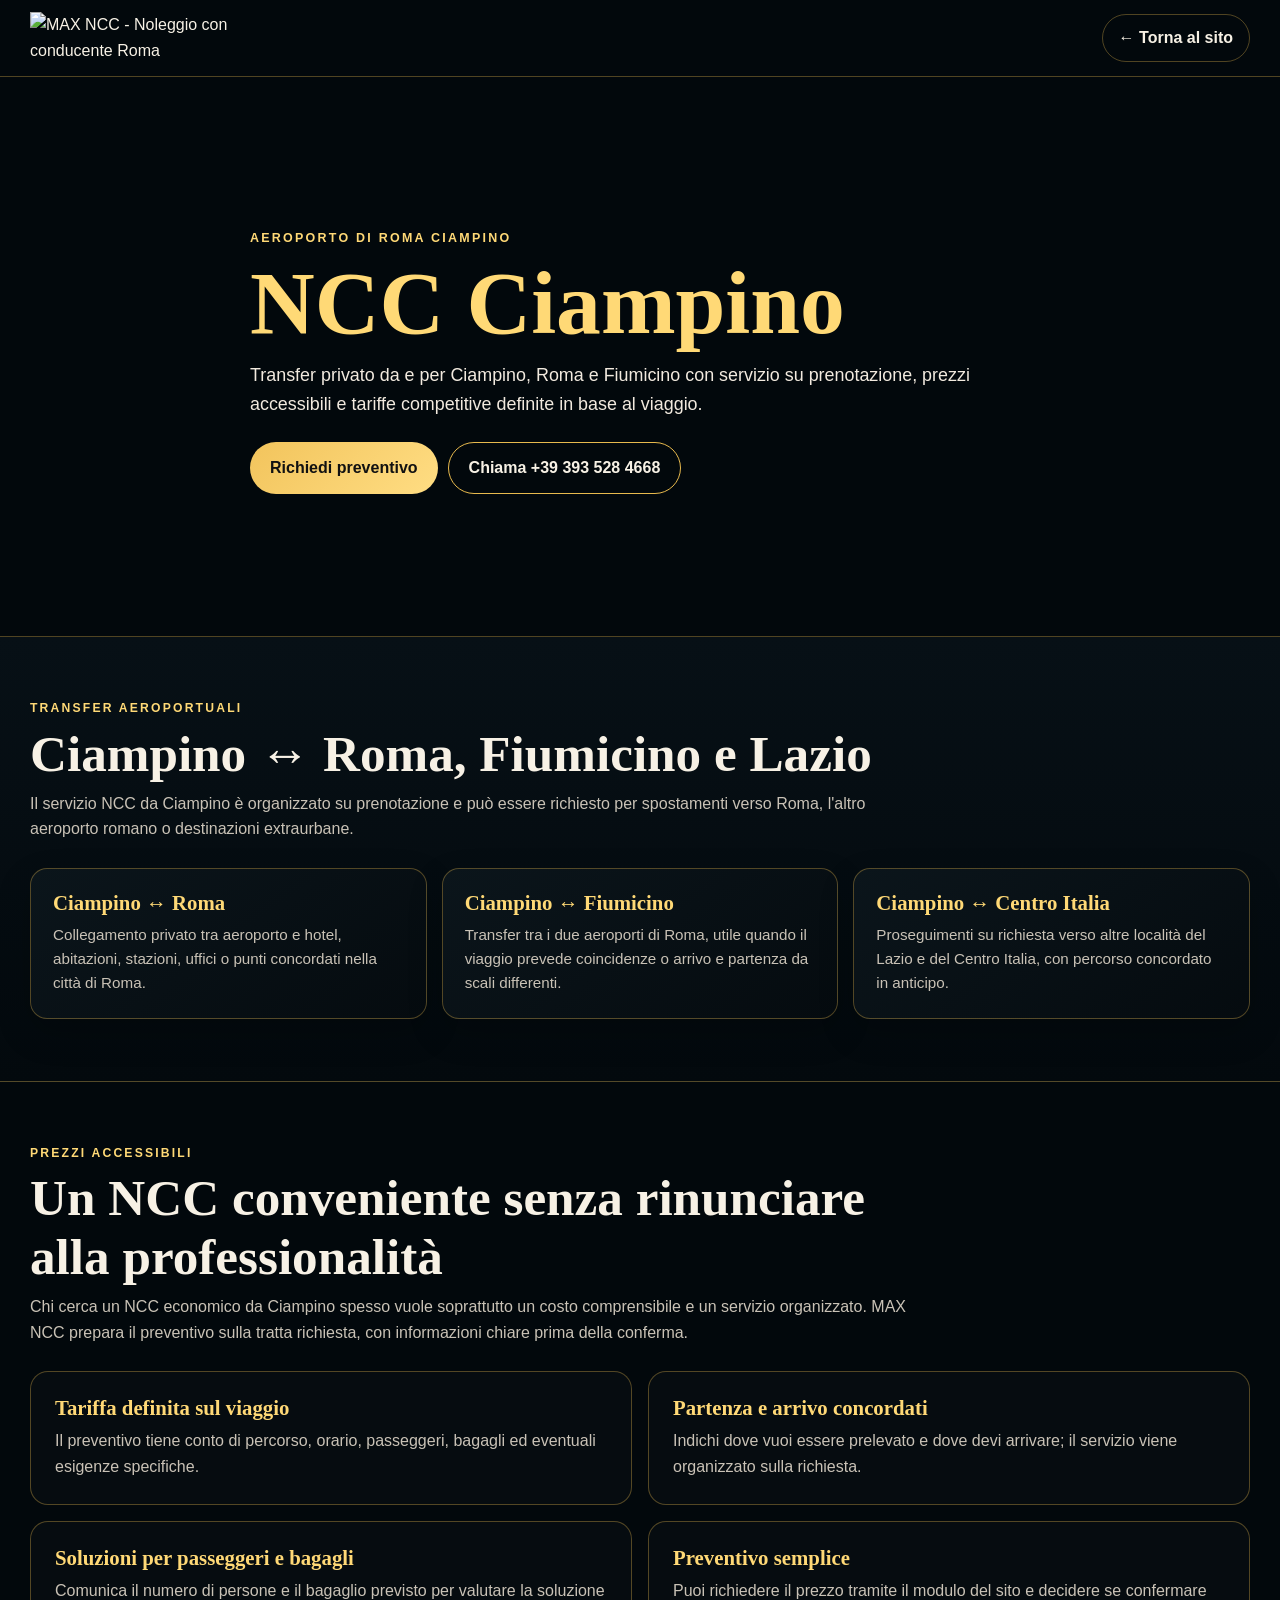
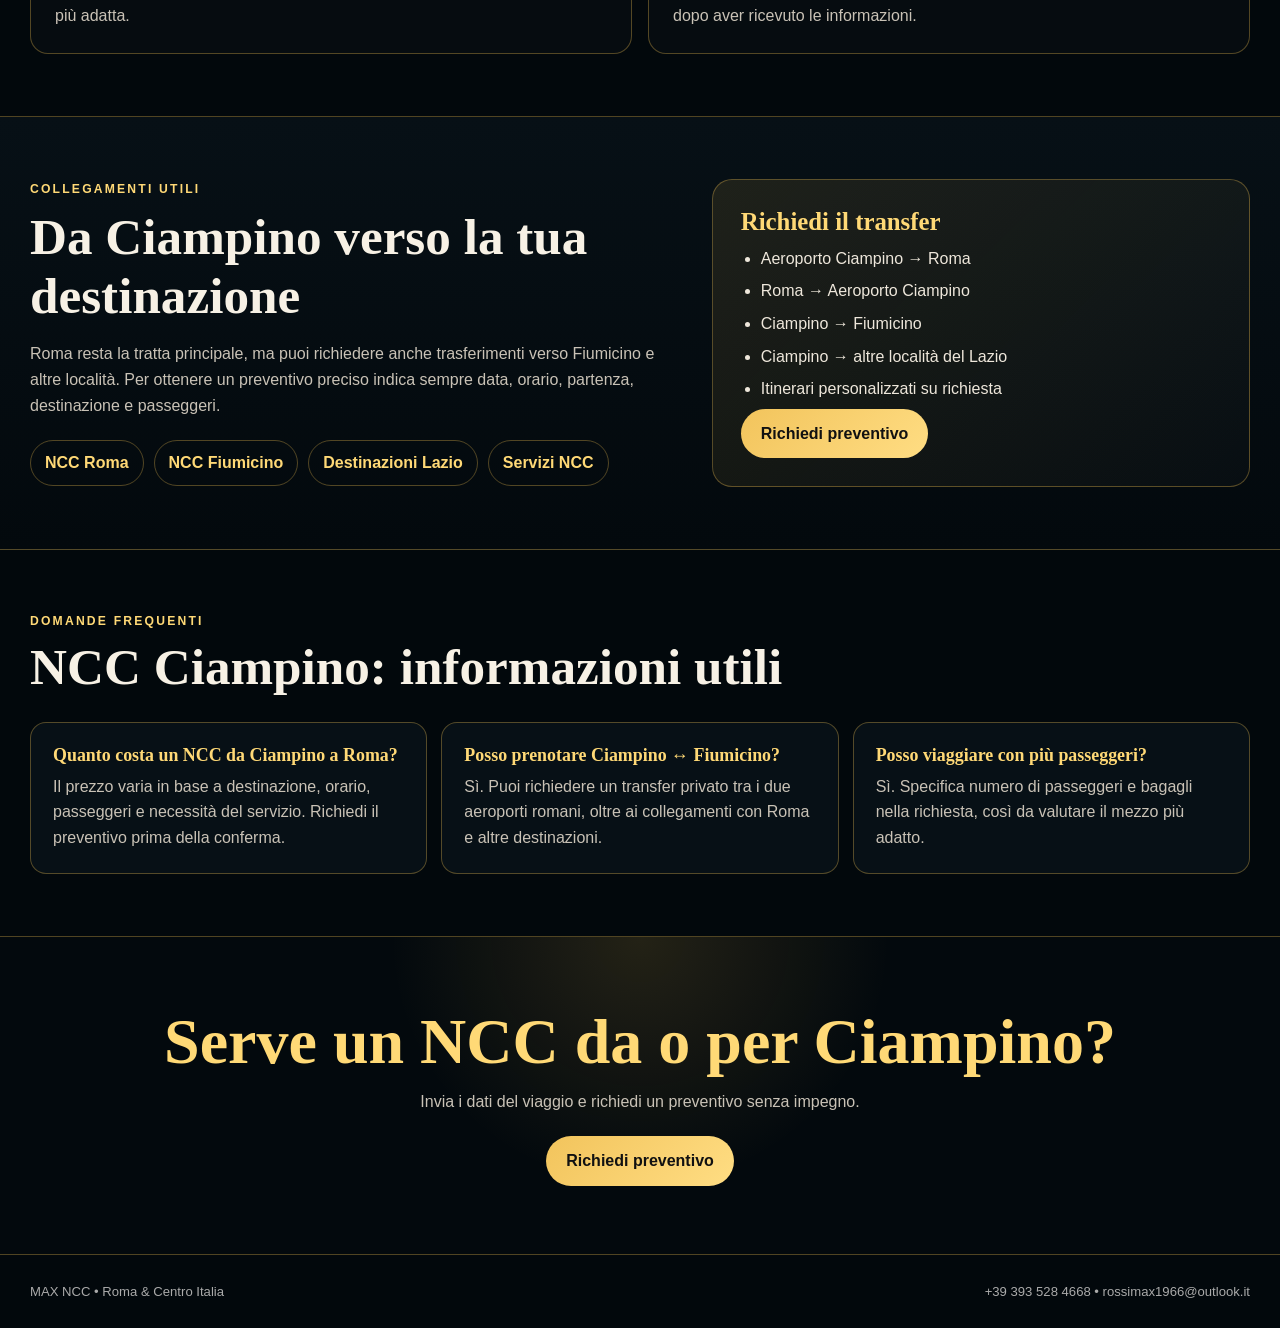
==== ciampino.html @ cff2e0f1 "SEO locale: aggiungi Fiumicino e Ciampino e collegamenti interni" ====
<!doctype html>
<html lang="it">
<head>
<meta charset="utf-8">
<meta name="viewport" content="width=device-width,initial-scale=1,viewport-fit=cover">
<title>NCC Ciampino | Transfer privato Roma a prezzi accessibili | MAX NCC</title>
<meta name="description" content="NCC Ciampino per transfer privati da e per Aeroporto di Roma Ciampino, Roma e Fiumicino. Tariffe competitive, prezzi accessibili e preventivo chiaro su prenotazione.">
<meta name="robots" content="index,follow,max-image-preview:large">
<link rel="canonical" href="https://maxncc2019.github.io/max-ncc/ciampino.html">
<meta name="author" content="MAX NCC - Massimiliano Rossi">
<meta property="og:type" content="website">
<meta property="og:site_name" content="MAX NCC">
<meta property="og:title" content="NCC Ciampino | Transfer privato Roma | MAX NCC">
<meta property="og:description" content="Transfer NCC da e per Ciampino con tariffe competitive, prezzi accessibili e preventivo chiaro.">
<meta property="og:url" content="https://maxncc2019.github.io/max-ncc/ciampino.html">
<meta property="og:image" content="https://maxncc2019.github.io/max-ncc/gallery.webp">
<meta name="theme-color" content="#05080a">
<link rel="icon" href="logo-max-ncc.webp" type="image/webp">
<link rel="stylesheet" href="destination.css">
<script type="application/ld+json">
{
  "@context":"https://schema.org",
  "@graph":[
    {
      "@type":"TaxiService",
      "@id":"https://maxncc2019.github.io/max-ncc/#business",
      "name":"MAX NCC",
      "url":"https://maxncc2019.github.io/max-ncc/",
      "telephone":"+393935284668",
      "email":"rossimax1966@outlook.it",
      "image":"https://maxncc2019.github.io/max-ncc/gallery.webp",
      "areaServed":["Roma","Ciampino","Fiumicino","Civitavecchia","Lazio"],
      "priceRange":"€€"
    },
    {
      "@type":"Service",
      "name":"NCC Ciampino - transfer aeroporto Roma",
      "serviceType":"Noleggio con conducente e transfer aeroportuale",
      "provider":{"@id":"https://maxncc2019.github.io/max-ncc/#business"},
      "areaServed":["Aeroporto di Roma Ciampino","Roma","Fiumicino","Lazio"],
      "url":"https://maxncc2019.github.io/max-ncc/ciampino.html"
    },
    {
      "@type":"FAQPage",
      "mainEntity":[
        {"@type":"Question","name":"Quanto costa un NCC da Ciampino a Roma?","acceptedAnswer":{"@type":"Answer","text":"Il prezzo dipende dalla destinazione, dall'orario, dal numero di passeggeri e dalle esigenze del servizio. MAX NCC prepara un preventivo chiaro prima della conferma."}},
        {"@type":"Question","name":"È possibile prenotare un transfer tra Ciampino e Fiumicino?","acceptedAnswer":{"@type":"Answer","text":"Sì. È possibile richiedere un transfer privato tra gli aeroporti di Ciampino e Fiumicino, oltre ai collegamenti con Roma e altre località."}},
        {"@type":"Question","name":"Posso richiedere un NCC Ciampino per più passeggeri?","acceptedAnswer":{"@type":"Answer","text":"Sì. Nella richiesta di preventivo indica il numero di passeggeri e i bagagli, così da valutare la soluzione più adatta."}}
      ]
    }
  ]
}
</script>
<style>
.hero-cia{background-image:linear-gradient(90deg,rgba(2,8,12,.96),rgba(2,8,12,.72) 48%,rgba(2,8,12,.25)),url('gallery.webp')}
.quick-links{display:flex;gap:10px;flex-wrap:wrap;margin-top:22px}.quick-links a{border:1px solid var(--line);border-radius:999px;padding:9px 14px;font-weight:800;color:var(--gold2)}
.faq-grid{display:grid;grid-template-columns:repeat(3,1fr);gap:14px}.faq{border:1px solid var(--line);border-radius:16px;padding:22px;background:#071016}.faq h3{font:700 1.12rem Georgia,serif;color:var(--gold2);margin:0 0 8px}.faq p{color:var(--muted);margin:0}
@media(max-width:850px){.faq-grid{grid-template-columns:1fr}}
</style>
</head>
<body>
<header><div class="shell nav">
<a href="index.html"><img class="logo" src="logo-max-ncc.webp" alt="MAX NCC - Noleggio con conducente Roma"></a>
<a class="back" href="index.html">← Torna al sito</a>
</div></header>

<main>
<section class="hero hero-cia">
<div class="shell hero-copy">
<div class="eyebrow">AEROPORTO DI ROMA CIAMPINO</div>
<h1>NCC Ciampino</h1>
<p>Transfer privato da e per Ciampino, Roma e Fiumicino con servizio su prenotazione, prezzi accessibili e tariffe competitive definite in base al viaggio.</p>
<div class="hero-actions">
<a class="btn gold" href="preventivo.html">Richiedi preventivo</a>
<a class="btn" href="tel:+393935284668">Chiama +39 393 528 4668</a>
</div>
</div>
</section>

<section class="section alt">
<div class="shell">
<div class="section-head">
<div class="kicker">TRANSFER AEROPORTUALI</div>
<h2>Ciampino ↔ Roma, Fiumicino e Lazio</h2>
<p>Il servizio NCC da Ciampino è organizzato su prenotazione e può essere richiesto per spostamenti verso Roma, l'altro aeroporto romano o destinazioni extraurbane.</p>
</div>
<div class="city-grid">
<div class="card"><h3>Ciampino ↔ Roma</h3><p>Collegamento privato tra aeroporto e hotel, abitazioni, stazioni, uffici o punti concordati nella città di Roma.</p></div>
<div class="card"><h3>Ciampino ↔ Fiumicino</h3><p>Transfer tra i due aeroporti di Roma, utile quando il viaggio prevede coincidenze o arrivo e partenza da scali differenti.</p></div>
<div class="card"><h3>Ciampino ↔ Centro Italia</h3><p>Proseguimenti su richiesta verso altre località del Lazio e del Centro Italia, con percorso concordato in anticipo.</p></div>
</div>
</div>
</section>

<section class="section">
<div class="shell">
<div class="section-head">
<div class="kicker">PREZZI ACCESSIBILI</div>
<h2>Un NCC conveniente senza rinunciare alla professionalità</h2>
<p>Chi cerca un NCC economico da Ciampino spesso vuole soprattutto un costo comprensibile e un servizio organizzato. MAX NCC prepara il preventivo sulla tratta richiesta, con informazioni chiare prima della conferma.</p>
</div>
<div class="feature-grid">
<div class="feature"><h3>Tariffa definita sul viaggio</h3><p>Il preventivo tiene conto di percorso, orario, passeggeri, bagagli ed eventuali esigenze specifiche.</p></div>
<div class="feature"><h3>Partenza e arrivo concordati</h3><p>Indichi dove vuoi essere prelevato e dove devi arrivare; il servizio viene organizzato sulla richiesta.</p></div>
<div class="feature"><h3>Soluzioni per passeggeri e bagagli</h3><p>Comunica il numero di persone e il bagaglio previsto per valutare la soluzione più adatta.</p></div>
<div class="feature"><h3>Preventivo semplice</h3><p>Puoi richiedere il prezzo tramite il modulo del sito e decidere se confermare dopo aver ricevuto le informazioni.</p></div>
</div>
</div>
</section>

<section class="section alt">
<div class="shell route">
<div>
<div class="kicker">COLLEGAMENTI UTILI</div>
<h2 style="font:700 clamp(2rem,4vw,3.4rem) Georgia,serif;margin:.15em 0">Da Ciampino verso la tua destinazione</h2>
<p style="color:var(--muted)">Roma resta la tratta principale, ma puoi richiedere anche trasferimenti verso Fiumicino e altre località. Per ottenere un preventivo preciso indica sempre data, orario, partenza, destinazione e passeggeri.</p>
<div class="quick-links">
<a href="roma.html">NCC Roma</a>
<a href="fiumicino.html">NCC Fiumicino</a>
<a href="lazio.html">Destinazioni Lazio</a>
<a href="index.html#servizi">Servizi NCC</a>
</div>
</div>
<div class="route-box">
<h3>Richiedi il transfer</h3>
<ul class="route-list">
<li>Aeroporto Ciampino → Roma</li>
<li>Roma → Aeroporto Ciampino</li>
<li>Ciampino → Fiumicino</li>
<li>Ciampino → altre località del Lazio</li>
<li>Itinerari personalizzati su richiesta</li>
</ul>
<a class="btn gold" href="preventivo.html">Richiedi preventivo</a>
</div>
</div>
</section>

<section class="section">
<div class="shell">
<div class="section-head"><div class="kicker">DOMANDE FREQUENTI</div><h2>NCC Ciampino: informazioni utili</h2></div>
<div class="faq-grid">
<div class="faq"><h3>Quanto costa un NCC da Ciampino a Roma?</h3><p>Il prezzo varia in base a destinazione, orario, passeggeri e necessità del servizio. Richiedi il preventivo prima della conferma.</p></div>
<div class="faq"><h3>Posso prenotare Ciampino ↔ Fiumicino?</h3><p>Sì. Puoi richiedere un transfer privato tra i due aeroporti romani, oltre ai collegamenti con Roma e altre destinazioni.</p></div>
<div class="faq"><h3>Posso viaggiare con più passeggeri?</h3><p>Sì. Specifica numero di passeggeri e bagagli nella richiesta, così da valutare il mezzo più adatto.</p></div>
</div>
</div>
</section>

<section class="cta">
<div class="shell">
<h2>Serve un NCC da o per Ciampino?</h2>
<p>Invia i dati del viaggio e richiedi un preventivo senza impegno.</p>
<a class="btn gold" href="preventivo.html">Richiedi preventivo</a>
</div>
</section>
</main>

<footer><div class="shell foot"><span>MAX NCC • Roma & Centro Italia</span><span>+39 393 528 4668 • rossimax1966@outlook.it</span></div></footer>
</body>
</html>
---- destination.css ----
:root{--bg:#02080c;--panel:#071016;--gold:#e7b94d;--gold2:#ffd976;--cream:#f7f1e5;--muted:#c9c2b6;--line:rgba(231,185,77,.34)}
*{box-sizing:border-box}html{scroll-behavior:smooth}body{margin:0;background:var(--bg);color:var(--cream);font-family:Arial,Helvetica,sans-serif;line-height:1.6}a{color:inherit;text-decoration:none}.shell{width:min(1220px,calc(100% - 36px));margin:auto}
header{position:sticky;top:0;z-index:20;background:rgba(3,9,13,.96);border-bottom:1px solid var(--line);backdrop-filter:blur(10px)}.nav{min-height:76px;display:flex;align-items:center;gap:18px}.logo{width:205px;max-width:38vw;height:auto;display:block}.back{margin-left:auto;border:1px solid var(--line);border-radius:999px;padding:10px 16px;font-weight:700}.langs{display:flex;gap:5px;border:1px solid var(--line);padding:4px;border-radius:999px}.langs button{border:0;background:transparent;color:#fff;padding:6px 8px;border-radius:999px;cursor:pointer;font-weight:800;display:flex;align-items:center;gap:5px}.langs button.active{background:var(--gold2);color:#111}.flag-svg{width:22px;height:15px;display:block;flex:0 0 auto;border-radius:2px;box-shadow:0 0 0 1px rgba(255,255,255,.22)}
.hero{min-height:560px;display:flex;align-items:flex-end;position:relative;background-position:center;background-size:cover;background-repeat:no-repeat;border-bottom:1px solid var(--line)}.hero:before{content:"";position:absolute;inset:0;background:linear-gradient(90deg,rgba(2,8,12,.97) 0%,rgba(2,8,12,.78) 43%,rgba(2,8,12,.2) 80%)}.hero-copy{position:relative;padding:74px 0 64px;max-width:780px}.eyebrow{color:var(--gold2);font-weight:900;letter-spacing:.18em;font-size:.78rem}.hero h1{font:700 clamp(3.2rem,7vw,6.4rem)/.95 Georgia,serif;color:var(--gold2);margin:.12em 0 .18em}.hero p{font-size:1.12rem;color:#f2eadf;max-width:720px;margin:0}.hero-actions{display:flex;gap:10px;flex-wrap:wrap;margin-top:24px}.btn{display:inline-flex;align-items:center;justify-content:center;border:1px solid var(--gold);border-radius:999px;padding:12px 20px;font-weight:900}.btn.gold{background:linear-gradient(135deg,#f2c45c,#ffdd83);color:#111;border:0}
.section{padding:62px 0;border-bottom:1px solid var(--line)}.section.alt{background:linear-gradient(180deg,#071016,#03090d)}.section-head{max-width:900px;margin-bottom:26px}.section-head h2{font:700 clamp(2rem,4vw,3.5rem) Georgia,serif;margin:.1em 0;color:var(--cream)}.section-head p{color:var(--muted);margin:8px 0 0}.kicker{color:var(--gold2);font-size:.76rem;letter-spacing:.18em;font-weight:900}
.city-grid{display:grid;grid-template-columns:repeat(3,1fr);gap:15px}.card{border:1px solid var(--line);border-radius:17px;background:linear-gradient(145deg,#0b151b,#050b0f);padding:22px;box-shadow:0 14px 35px rgba(0,0,0,.2)}.card h3{font:700 1.3rem Georgia,serif;color:var(--gold2);margin:0 0 8px}.card p{color:var(--muted);margin:0;font-size:.95rem}
.feature-grid{display:grid;grid-template-columns:repeat(2,1fr);gap:16px}.feature{border:1px solid var(--line);border-radius:18px;padding:24px;background:rgba(255,255,255,.02)}.feature h3{font:700 1.3rem Georgia,serif;color:var(--gold2);margin:0 0 8px}.feature p{color:var(--muted);margin:0}
.food-grid{display:grid;grid-template-columns:repeat(3,1fr);gap:14px}.food{min-height:165px;border:1px solid var(--line);border-radius:16px;padding:22px;background:radial-gradient(circle at 90% 0,rgba(231,185,77,.12),transparent 40%),#071016}.food b{display:block;color:var(--gold2);font:700 1.15rem Georgia,serif;margin-bottom:6px}.food span{color:var(--muted);font-size:.92rem}
.route{display:grid;grid-template-columns:1.1fr .9fr;gap:24px;align-items:center}.route-box{border:1px solid var(--line);border-radius:20px;padding:28px;background:linear-gradient(135deg,rgba(231,185,77,.11),rgba(255,255,255,.02))}.route-box h3{font:700 1.55rem Georgia,serif;color:var(--gold2);margin:0 0 10px}.route-box p{color:var(--muted);margin:0 0 12px}.route-list{margin:0;padding-left:20px;color:#eee7db}.route-list li{margin:7px 0}
.cta{text-align:center;padding:68px 0;background:radial-gradient(circle at 50% 0,rgba(231,185,77,.14),transparent 35%),#03090d}.cta h2{font:700 clamp(2.2rem,5vw,4rem) Georgia,serif;color:var(--gold2);margin:0 0 10px}.cta p{color:var(--muted);max-width:720px;margin:0 auto 22px}footer{padding:26px 0;color:#aaa;border-top:1px solid var(--line);font-size:.82rem}.foot{display:flex;justify-content:space-between;gap:16px;flex-wrap:wrap}
@media(max-width:900px){.city-grid,.food-grid{grid-template-columns:repeat(2,1fr)}.route{grid-template-columns:1fr}.hero{min-height:500px;background-position:62% center}.hero-copy{padding:62px 0}}
@media(max-width:650px){.nav{flex-wrap:wrap;padding:10px 0}.logo{width:165px}.back{order:2;margin-left:0}.langs{margin-left:auto}.hero{min-height:520px}.city-grid,.food-grid,.feature-grid{grid-template-columns:1fr}.section{padding:48px 0}}
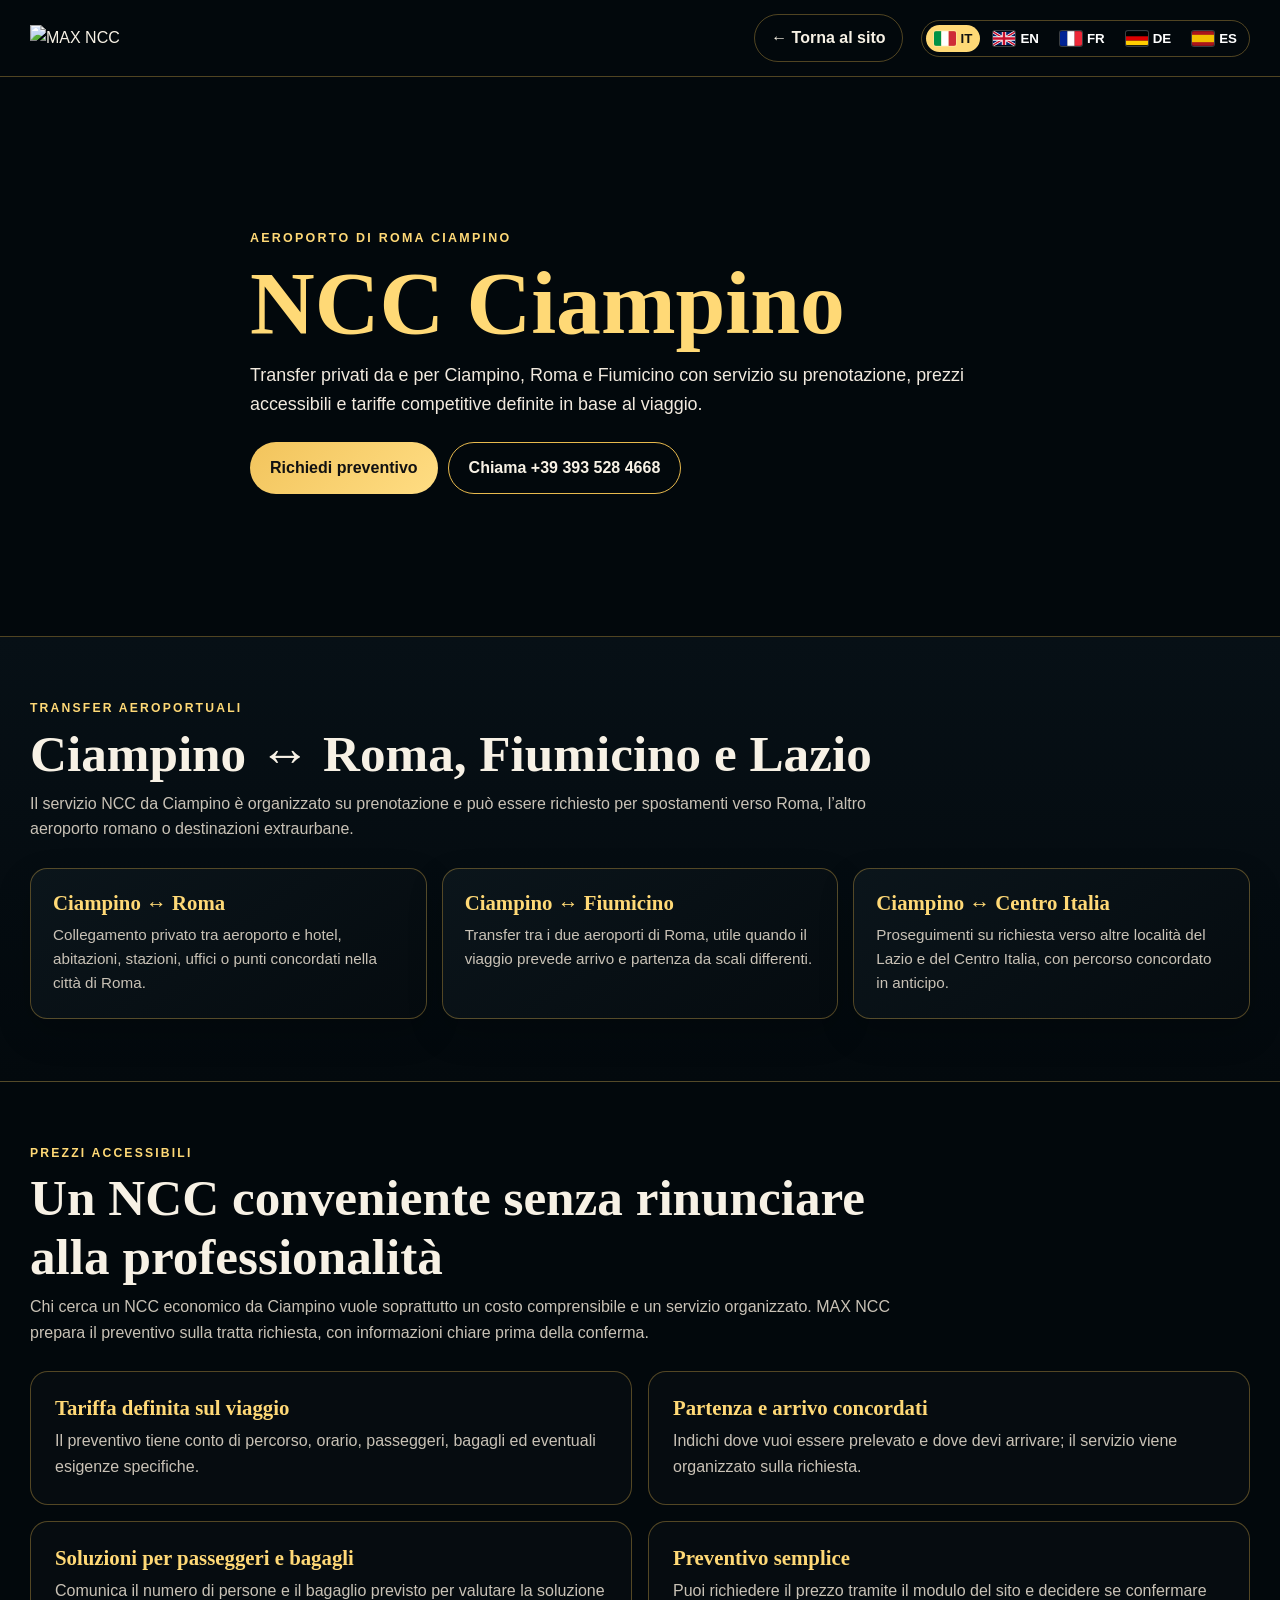
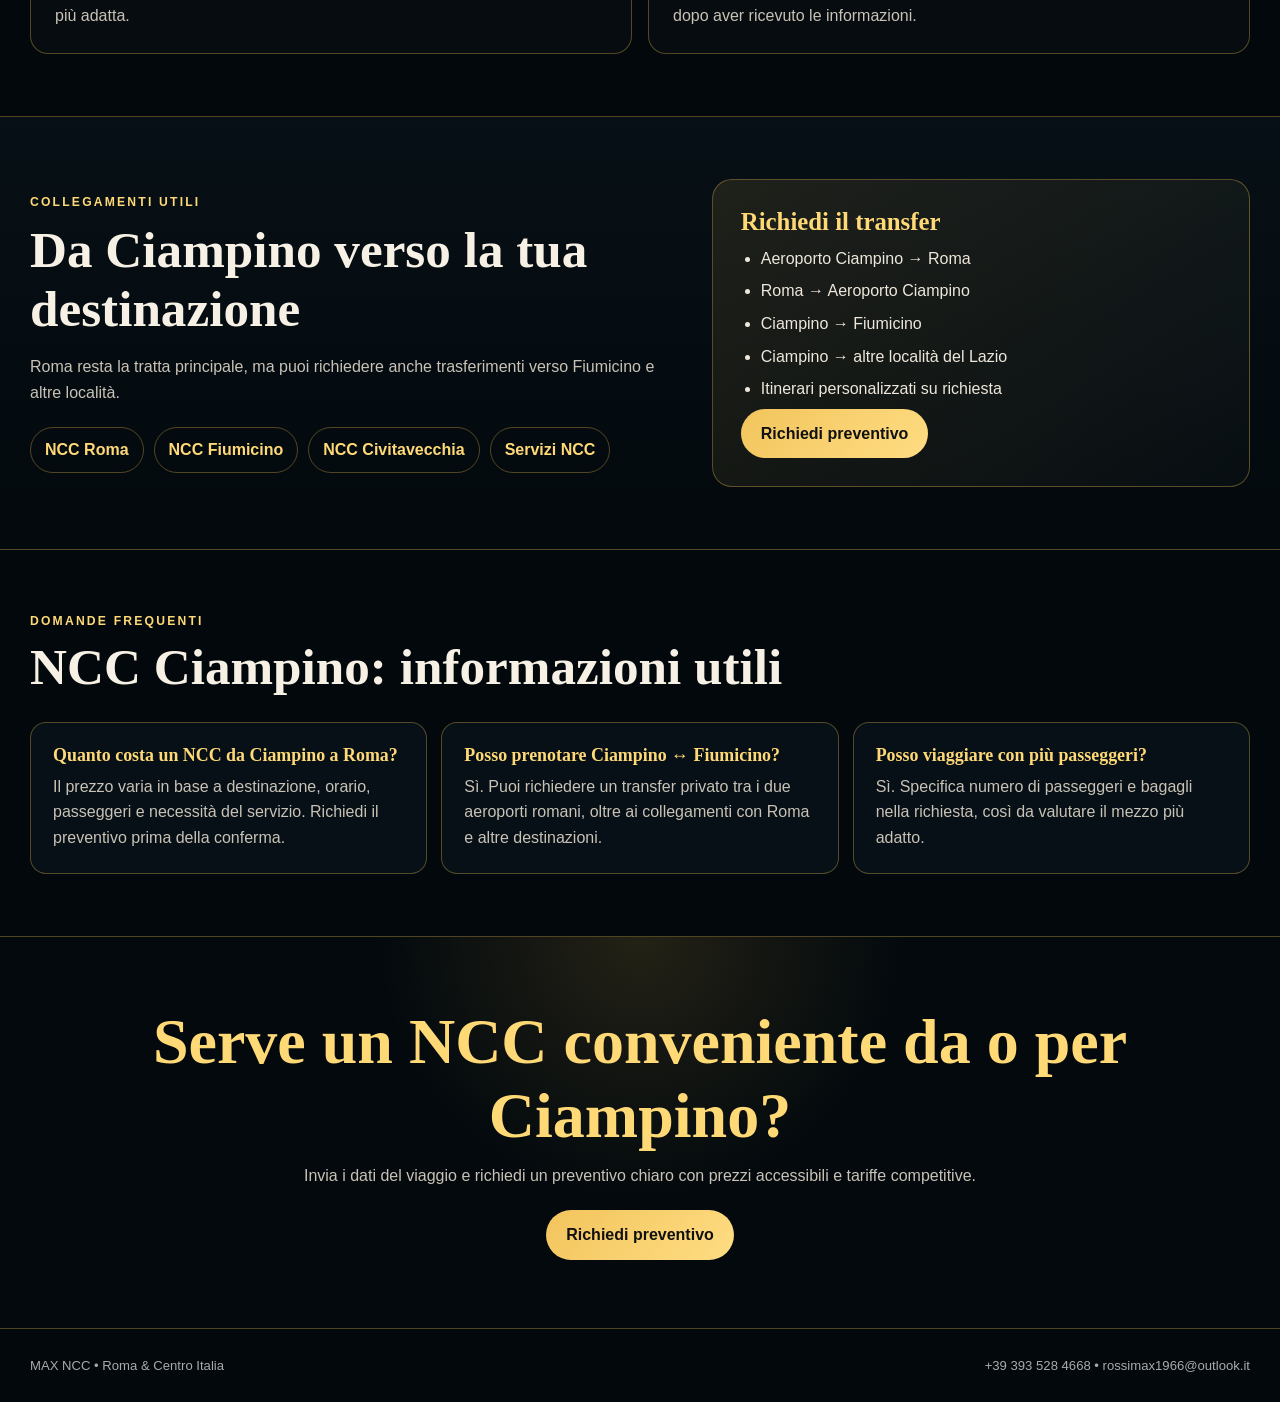
==== commit a48bbe78: "Make Ciampino NCC page multilingual" ====
--- a/ciampino.html
+++ b/ciampino.html
@@ -17,42 +17,9 @@
 <meta name="theme-color" content="#05080a">
 <link rel="icon" href="logo-max-ncc.webp" type="image/webp">
 <link rel="stylesheet" href="destination.css">
-<script type="application/ld+json">
-{
-  "@context":"https://schema.org",
-  "@graph":[
-    {
-      "@type":"TaxiService",
-      "@id":"https://maxncc2019.github.io/max-ncc/#business",
-      "name":"MAX NCC",
-      "url":"https://maxncc2019.github.io/max-ncc/",
-      "telephone":"+393935284668",
-      "email":"rossimax1966@outlook.it",
-      "image":"https://maxncc2019.github.io/max-ncc/gallery.webp",
-      "areaServed":["Roma","Ciampino","Fiumicino","Civitavecchia","Lazio"],
-      "priceRange":"€€"
-    },
-    {
-      "@type":"Service",
-      "name":"NCC Ciampino - transfer aeroporto Roma",
-      "serviceType":"Noleggio con conducente e transfer aeroportuale",
-      "provider":{"@id":"https://maxncc2019.github.io/max-ncc/#business"},
-      "areaServed":["Aeroporto di Roma Ciampino","Roma","Fiumicino","Lazio"],
-      "url":"https://maxncc2019.github.io/max-ncc/ciampino.html"
-    },
-    {
-      "@type":"FAQPage",
-      "mainEntity":[
-        {"@type":"Question","name":"Quanto costa un NCC da Ciampino a Roma?","acceptedAnswer":{"@type":"Answer","text":"Il prezzo dipende dalla destinazione, dall'orario, dal numero di passeggeri e dalle esigenze del servizio. MAX NCC prepara un preventivo chiaro prima della conferma."}},
-        {"@type":"Question","name":"È possibile prenotare un transfer tra Ciampino e Fiumicino?","acceptedAnswer":{"@type":"Answer","text":"Sì. È possibile richiedere un transfer privato tra gli aeroporti di Ciampino e Fiumicino, oltre ai collegamenti con Roma e altre località."}},
-        {"@type":"Question","name":"Posso richiedere un NCC Ciampino per più passeggeri?","acceptedAnswer":{"@type":"Answer","text":"Sì. Nella richiesta di preventivo indica il numero di passeggeri e i bagagli, così da valutare la soluzione più adatta."}}
-      ]
-    }
-  ]
-}
-</script>
+<script type="application/ld+json">{"@context":"https://schema.org","@graph":[{"@type":"Service","name":"NCC Ciampino - transfer aeroporto Roma","serviceType":"Noleggio con conducente e transfer aeroportuale","provider":{"@type":"LocalBusiness","name":"MAX NCC","url":"https://maxncc2019.github.io/max-ncc/","telephone":"+393935284668","email":"rossimax1966@outlook.it"},"areaServed":["Aeroporto di Roma Ciampino","Roma","Fiumicino","Lazio"],"url":"https://maxncc2019.github.io/max-ncc/ciampino.html"}]}</script>
 <style>
-.hero-cia{background-image:linear-gradient(90deg,rgba(2,8,12,.96),rgba(2,8,12,.72) 48%,rgba(2,8,12,.25)),url('gallery.webp')}
+.hero-airport{background-image:linear-gradient(90deg,rgba(2,8,12,.96),rgba(2,8,12,.72) 48%,rgba(2,8,12,.25)),url('gallery.webp')}
 .quick-links{display:flex;gap:10px;flex-wrap:wrap;margin-top:22px}.quick-links a{border:1px solid var(--line);border-radius:999px;padding:9px 14px;font-weight:800;color:var(--gold2)}
 .faq-grid{display:grid;grid-template-columns:repeat(3,1fr);gap:14px}.faq{border:1px solid var(--line);border-radius:16px;padding:22px;background:#071016}.faq h3{font:700 1.12rem Georgia,serif;color:var(--gold2);margin:0 0 8px}.faq p{color:var(--muted);margin:0}
 @media(max-width:850px){.faq-grid{grid-template-columns:1fr}}
@@ -60,101 +27,65 @@
 </head>
 <body>
 <header><div class="shell nav">
-<a href="index.html"><img class="logo" src="logo-max-ncc.webp" alt="MAX NCC - Noleggio con conducente Roma"></a>
-<a class="back" href="index.html">← Torna al sito</a>
+<a href="index.html"><img class="logo" src="logo-max-ncc.webp" alt="MAX NCC"></a>
+<a class="back" href="index.html" data-t="back">← Torna al sito</a>
+<div class="langs" aria-label="Lingua">
+<button type="button" data-lang="it"><svg class="flag-svg" viewBox="0 0 3 2"><rect width="1" height="2" fill="#009246"/><rect width="1" height="2" x="1" fill="#fff"/><rect width="1" height="2" x="2" fill="#ce2b37"/></svg><span>IT</span></button>
+<button type="button" data-lang="en"><svg class="flag-svg" viewBox="0 0 60 36"><rect width="60" height="36" fill="#012169"/><path d="M0 0L60 36M60 0L0 36" stroke="#fff" stroke-width="8"/><path d="M0 0L60 36M60 0L0 36" stroke="#C8102E" stroke-width="4"/><path d="M30 0V36M0 18H60" stroke="#fff" stroke-width="12"/><path d="M30 0V36M0 18H60" stroke="#C8102E" stroke-width="7"/></svg><span>EN</span></button>
+<button type="button" data-lang="fr"><svg class="flag-svg" viewBox="0 0 3 2"><rect width="1" height="2" fill="#002395"/><rect width="1" height="2" x="1" fill="#fff"/><rect width="1" height="2" x="2" fill="#ed2939"/></svg><span>FR</span></button>
+<button type="button" data-lang="de"><svg class="flag-svg" viewBox="0 0 5 3"><rect width="5" height="1" fill="#000"/><rect width="5" height="1" y="1" fill="#dd0000"/><rect width="5" height="1" y="2" fill="#ffce00"/></svg><span>DE</span></button>
+<button type="button" data-lang="es"><svg class="flag-svg" viewBox="0 0 6 4"><rect width="6" height="4" fill="#aa151b"/><rect width="6" height="2" y="1" fill="#f1bf00"/></svg><span>ES</span></button>
+</div>
 </div></header>
+<main>
+<section class="hero hero-airport"><div class="shell hero-copy">
+<div class="eyebrow" data-t="eyebrow">AEROPORTO DI ROMA CIAMPINO</div>
+<h1 data-t="title">NCC Ciampino</h1>
+<p data-t="intro">Transfer privati da e per Ciampino, Roma e Fiumicino con servizio su prenotazione, prezzi accessibili e tariffe competitive definite in base al viaggio.</p>
+<div class="hero-actions"><a class="btn gold" href="preventivo.html" data-t="quote">Richiedi preventivo</a><a class="btn" href="tel:+393935284668" data-t="call">Chiama +39 393 528 4668</a></div>
+</div></section>
 
-<main>
-<section class="hero hero-cia">
-<div class="shell hero-copy">
-<div class="eyebrow">AEROPORTO DI ROMA CIAMPINO</div>
-<h1>NCC Ciampino</h1>
-<p>Transfer privato da e per Ciampino, Roma e Fiumicino con servizio su prenotazione, prezzi accessibili e tariffe competitive definite in base al viaggio.</p>
-<div class="hero-actions">
-<a class="btn gold" href="preventivo.html">Richiedi preventivo</a>
-<a class="btn" href="tel:+393935284668">Chiama +39 393 528 4668</a>
-</div>
-</div>
-</section>
+<section class="section alt"><div class="shell">
+<div class="section-head"><div class="kicker" data-t="s1k">TRANSFER AEROPORTUALI</div><h2 data-t="s1t">Ciampino ↔ Roma, Fiumicino e Lazio</h2><p data-t="s1p">Il servizio NCC da Ciampino è organizzato su prenotazione e può essere richiesto per spostamenti verso Roma, l’altro aeroporto romano o destinazioni extraurbane.</p></div>
+<div class="city-grid">
+<div class="card"><h3 data-t="c1t">Ciampino ↔ Roma</h3><p data-t="c1p">Collegamento privato tra aeroporto e hotel, abitazioni, stazioni, uffici o punti concordati nella città di Roma.</p></div>
+<div class="card"><h3 data-t="c2t">Ciampino ↔ Fiumicino</h3><p data-t="c2p">Transfer tra i due aeroporti di Roma, utile quando il viaggio prevede arrivo e partenza da scali differenti.</p></div>
+<div class="card"><h3 data-t="c3t">Ciampino ↔ Centro Italia</h3><p data-t="c3p">Proseguimenti su richiesta verso altre località del Lazio e del Centro Italia, con percorso concordato in anticipo.</p></div>
+</div></div></section>
 
-<section class="section alt">
-<div class="shell">
-<div class="section-head">
-<div class="kicker">TRANSFER AEROPORTUALI</div>
-<h2>Ciampino ↔ Roma, Fiumicino e Lazio</h2>
-<p>Il servizio NCC da Ciampino è organizzato su prenotazione e può essere richiesto per spostamenti verso Roma, l'altro aeroporto romano o destinazioni extraurbane.</p>
-</div>
-<div class="city-grid">
-<div class="card"><h3>Ciampino ↔ Roma</h3><p>Collegamento privato tra aeroporto e hotel, abitazioni, stazioni, uffici o punti concordati nella città di Roma.</p></div>
-<div class="card"><h3>Ciampino ↔ Fiumicino</h3><p>Transfer tra i due aeroporti di Roma, utile quando il viaggio prevede coincidenze o arrivo e partenza da scali differenti.</p></div>
-<div class="card"><h3>Ciampino ↔ Centro Italia</h3><p>Proseguimenti su richiesta verso altre località del Lazio e del Centro Italia, con percorso concordato in anticipo.</p></div>
-</div>
-</div>
-</section>
+<section class="section"><div class="shell">
+<div class="section-head"><div class="kicker" data-t="s2k">PREZZI ACCESSIBILI</div><h2 data-t="s2t">Un NCC conveniente senza rinunciare alla professionalità</h2><p data-t="s2p">Chi cerca un NCC economico da Ciampino vuole soprattutto un costo comprensibile e un servizio organizzato. MAX NCC prepara il preventivo sulla tratta richiesta, con informazioni chiare prima della conferma.</p></div>
+<div class="feature-grid">
+<div class="feature"><h3 data-t="f1t">Tariffa definita sul viaggio</h3><p data-t="f1p">Il preventivo tiene conto di percorso, orario, passeggeri, bagagli ed eventuali esigenze specifiche.</p></div>
+<div class="feature"><h3 data-t="f2t">Partenza e arrivo concordati</h3><p data-t="f2p">Indichi dove vuoi essere prelevato e dove devi arrivare; il servizio viene organizzato sulla richiesta.</p></div>
+<div class="feature"><h3 data-t="f3t">Soluzioni per passeggeri e bagagli</h3><p data-t="f3p">Comunica il numero di persone e il bagaglio previsto per valutare la soluzione più adatta.</p></div>
+<div class="feature"><h3 data-t="f4t">Preventivo semplice</h3><p data-t="f4p">Puoi richiedere il prezzo tramite il modulo del sito e decidere se confermare dopo aver ricevuto le informazioni.</p></div>
+</div></div></section>
 
-<section class="section">
-<div class="shell">
-<div class="section-head">
-<div class="kicker">PREZZI ACCESSIBILI</div>
-<h2>Un NCC conveniente senza rinunciare alla professionalità</h2>
-<p>Chi cerca un NCC economico da Ciampino spesso vuole soprattutto un costo comprensibile e un servizio organizzato. MAX NCC prepara il preventivo sulla tratta richiesta, con informazioni chiare prima della conferma.</p>
-</div>
-<div class="feature-grid">
-<div class="feature"><h3>Tariffa definita sul viaggio</h3><p>Il preventivo tiene conto di percorso, orario, passeggeri, bagagli ed eventuali esigenze specifiche.</p></div>
-<div class="feature"><h3>Partenza e arrivo concordati</h3><p>Indichi dove vuoi essere prelevato e dove devi arrivare; il servizio viene organizzato sulla richiesta.</p></div>
-<div class="feature"><h3>Soluzioni per passeggeri e bagagli</h3><p>Comunica il numero di persone e il bagaglio previsto per valutare la soluzione più adatta.</p></div>
-<div class="feature"><h3>Preventivo semplice</h3><p>Puoi richiedere il prezzo tramite il modulo del sito e decidere se confermare dopo aver ricevuto le informazioni.</p></div>
-</div>
-</div>
-</section>
+<section class="section alt"><div class="shell route">
+<div><div class="kicker" data-t="s3k">COLLEGAMENTI UTILI</div><h2 style="font:700 clamp(2rem,4vw,3.4rem) Georgia,serif;margin:.15em 0" data-t="s3t">Da Ciampino verso la tua destinazione</h2><p style="color:var(--muted)" data-t="s3p">Roma resta la tratta principale, ma puoi richiedere anche trasferimenti verso Fiumicino e altre località.</p>
+<div class="quick-links">
+<a href="roma.html" data-t="linkRome">NCC Roma</a>
+<a href="fiumicino.html" data-t="linkOther">NCC Fiumicino</a>
+<a href="civitavecchia.html" data-t="linkPort">NCC Civitavecchia</a>
+<a href="index.html#servizi" data-t="linkServices">Servizi NCC</a>
+</div></div>
+<div class="route-box"><h3 data-t="routeBoxT">Richiedi il transfer</h3><ul class="route-list">
+<li data-t="r1">Aeroporto Ciampino → Roma</li><li data-t="r2">Roma → Aeroporto Ciampino</li><li data-t="r3">Ciampino → Fiumicino</li><li data-t="r4">Ciampino → altre località del Lazio</li><li data-t="r5">Itinerari personalizzati su richiesta</li>
+</ul><a class="btn gold" href="preventivo.html" data-t="quote2">Richiedi preventivo</a></div>
+</div></section>
 
-<section class="section alt">
-<div class="shell route">
-<div>
-<div class="kicker">COLLEGAMENTI UTILI</div>
-<h2 style="font:700 clamp(2rem,4vw,3.4rem) Georgia,serif;margin:.15em 0">Da Ciampino verso la tua destinazione</h2>
-<p style="color:var(--muted)">Roma resta la tratta principale, ma puoi richiedere anche trasferimenti verso Fiumicino e altre località. Per ottenere un preventivo preciso indica sempre data, orario, partenza, destinazione e passeggeri.</p>
-<div class="quick-links">
-<a href="roma.html">NCC Roma</a>
-<a href="fiumicino.html">NCC Fiumicino</a>
-<a href="lazio.html">Destinazioni Lazio</a>
-<a href="index.html#servizi">Servizi NCC</a>
-</div>
-</div>
-<div class="route-box">
-<h3>Richiedi il transfer</h3>
-<ul class="route-list">
-<li>Aeroporto Ciampino → Roma</li>
-<li>Roma → Aeroporto Ciampino</li>
-<li>Ciampino → Fiumicino</li>
-<li>Ciampino → altre località del Lazio</li>
-<li>Itinerari personalizzati su richiesta</li>
-</ul>
-<a class="btn gold" href="preventivo.html">Richiedi preventivo</a>
-</div>
-</div>
-</section>
+<section class="section"><div class="shell">
+<div class="section-head"><div class="kicker" data-t="faqK">DOMANDE FREQUENTI</div><h2 data-t="faqT">NCC Ciampino: informazioni utili</h2></div>
+<div class="faq-grid">
+<div class="faq"><h3 data-t="faq1q">Quanto costa un NCC da Ciampino a Roma?</h3><p data-t="faq1a">Il prezzo varia in base a destinazione, orario, passeggeri e necessità del servizio. Richiedi il preventivo prima della conferma.</p></div>
+<div class="faq"><h3 data-t="faq2q">Posso prenotare Ciampino ↔ Fiumicino?</h3><p data-t="faq2a">Sì. Puoi richiedere un transfer privato tra i due aeroporti romani, oltre ai collegamenti con Roma e altre destinazioni.</p></div>
+<div class="faq"><h3 data-t="faq3q">Posso viaggiare con più passeggeri?</h3><p data-t="faq3a">Sì. Specifica numero di passeggeri e bagagli nella richiesta, così da valutare il mezzo più adatto.</p></div>
+</div></div></section>
 
-<section class="section">
-<div class="shell">
-<div class="section-head"><div class="kicker">DOMANDE FREQUENTI</div><h2>NCC Ciampino: informazioni utili</h2></div>
-<div class="faq-grid">
-<div class="faq"><h3>Quanto costa un NCC da Ciampino a Roma?</h3><p>Il prezzo varia in base a destinazione, orario, passeggeri e necessità del servizio. Richiedi il preventivo prima della conferma.</p></div>
-<div class="faq"><h3>Posso prenotare Ciampino ↔ Fiumicino?</h3><p>Sì. Puoi richiedere un transfer privato tra i due aeroporti romani, oltre ai collegamenti con Roma e altre destinazioni.</p></div>
-<div class="faq"><h3>Posso viaggiare con più passeggeri?</h3><p>Sì. Specifica numero di passeggeri e bagagli nella richiesta, così da valutare il mezzo più adatto.</p></div>
-</div>
-</div>
-</section>
-
-<section class="cta">
-<div class="shell">
-<h2>Serve un NCC da o per Ciampino?</h2>
-<p>Invia i dati del viaggio e richiedi un preventivo senza impegno.</p>
-<a class="btn gold" href="preventivo.html">Richiedi preventivo</a>
-</div>
-</section>
+<section class="cta"><div class="shell"><h2 data-t="ctaT">Serve un NCC conveniente da o per Ciampino?</h2><p data-t="ctaP">Invia i dati del viaggio e richiedi un preventivo chiaro con prezzi accessibili e tariffe competitive.</p><a class="btn gold" href="preventivo.html" data-t="ctaB">Richiedi preventivo</a></div></section>
 </main>
-
 <footer><div class="shell foot"><span>MAX NCC • Roma & Centro Italia</span><span>+39 393 528 4668 • rossimax1966@outlook.it</span></div></footer>
-</body>
-</html>+<script>window.DEST_T={"it":{"back":"← Torna al sito","eyebrow":"AEROPORTO DI ROMA CIAMPINO","title":"NCC Ciampino","intro":"Transfer privati da e per Ciampino, Roma e Fiumicino con servizio su prenotazione, prezzi accessibili e tariffe competitive definite in base al viaggio.","quote":"Richiedi preventivo","call":"Chiama +39 393 528 4668","s1k":"TRANSFER AEROPORTUALI","s1t":"Ciampino ↔ Roma, Fiumicino e Lazio","s1p":"Il servizio NCC da Ciampino è organizzato su prenotazione e può essere richiesto per spostamenti verso Roma, l’altro aeroporto romano o destinazioni extraurbane.","c1t":"Ciampino ↔ Roma","c1p":"Collegamento privato tra aeroporto e hotel, abitazioni, stazioni, uffici o punti concordati nella città di Roma.","c2t":"Ciampino ↔ Fiumicino","c2p":"Transfer tra i due aeroporti di Roma, utile quando il viaggio prevede arrivo e partenza da scali differenti.","c3t":"Ciampino ↔ Centro Italia","c3p":"Proseguimenti su richiesta verso altre località del Lazio e del Centro Italia, con percorso concordato in anticipo.","s2k":"PREZZI ACCESSIBILI","s2t":"Un NCC conveniente senza rinunciare alla professionalità","s2p":"Chi cerca un NCC economico da Ciampino vuole soprattutto un costo comprensibile e un servizio organizzato. MAX NCC prepara il preventivo sulla tratta richiesta, con informazioni chiare prima della conferma.","f1t":"Tariffa definita sul viaggio","f1p":"Il preventivo tiene conto di percorso, orario, passeggeri, bagagli ed eventuali esigenze specifiche.","f2t":"Partenza e arrivo concordati","f2p":"Indichi dove vuoi essere prelevato e dove devi arrivare; il servizio viene organizzato sulla richiesta.","f3t":"Soluzioni per passeggeri e bagagli","f3p":"Comunica il numero di persone e il bagaglio previsto per valutare la soluzione più adatta.","f4t":"Preventivo semplice","f4p":"Puoi richiedere il prezzo tramite il modulo del sito e decidere se confermare dopo aver ricevuto le informazioni.","s3k":"COLLEGAMENTI UTILI","s3t":"Da Ciampino verso la tua destinazione","s3p":"Roma resta la tratta principale, ma puoi richiedere anche trasferimenti verso Fiumicino e altre località.","linkRome":"NCC Roma","linkOther":"NCC Fiumicino","linkPort":"NCC Civitavecchia","linkServices":"Servizi NCC","routeBoxT":"Richiedi il transfer","r1":"Aeroporto Ciampino → Roma","r2":"Roma → Aeroporto Ciampino","r3":"Ciampino → Fiumicino","r4":"Ciampino → altre località del Lazio","r5":"Itinerari personalizzati su richiesta","quote2":"Richiedi preventivo","faqK":"DOMANDE FREQUENTI","faqT":"NCC Ciampino: informazioni utili","faq1q":"Quanto costa un NCC da Ciampino a Roma?","faq1a":"Il prezzo varia in base a destinazione, orario, passeggeri e necessità del servizio. Richiedi il preventivo prima della conferma.","faq2q":"Posso prenotare Ciampino ↔ Fiumicino?","faq2a":"Sì. Puoi richiedere un transfer privato tra i due aeroporti romani, oltre ai collegamenti con Roma e altre destinazioni.","faq3q":"Posso viaggiare con più passeggeri?","faq3a":"Sì. Specifica numero di passeggeri e bagagli nella richiesta, così da valutare il mezzo più adatto.","ctaT":"Serve un NCC conveniente da o per Ciampino?","ctaP":"Invia i dati del viaggio e richiedi un preventivo chiaro con prezzi accessibili e tariffe competitive.","ctaB":"Richiedi preventivo"},"en":{"back":"← Back to website","eyebrow":"ROME CIAMPINO AIRPORT","title":"Ciampino NCC","intro":"Private transfers to and from Ciampino, Rome and Fiumicino with pre-booked service, affordable prices and competitive rates based on the journey.","quote":"Request a quote","call":"Call +39 393 528 4668","s1k":"AIRPORT TRANSFERS","s1t":"Ciampino ↔ Rome, Fiumicino and Lazio","s1p":"The Ciampino NCC service is organised by reservation and can be requested for journeys to Rome, Fiumicino Airport or longer-distance destinations.","c1t":"Ciampino ↔ Rome","c1p":"Private connection between the airport and hotels, homes, stations, offices or agreed locations in Rome.","c2t":"Ciampino ↔ Fiumicino","c2p":"Transfer between Rome’s two airports, useful when a journey involves arrival and departure from different airports.","c3t":"Ciampino ↔ Central Italy","c3p":"On-request onward journeys to other destinations in Lazio and Central Italy, with the route agreed in advance.","s2k":"AFFORDABLE PRICES","s2t":"An affordable NCC without giving up professionalism","s2p":"Travellers looking for an affordable NCC from Ciampino usually want a clear price and an organised service. MAX NCC prepares a quote for the requested route with clear information before confirmation.","f1t":"Rate based on your journey","f1p":"The quote considers route, time, passengers, luggage and any specific requirements.","f2t":"Agreed pickup and arrival","f2p":"You specify where you want to be picked up and where you need to go; the service is organised around your request.","f3t":"Solutions for passengers and luggage","f3p":"Provide the passenger number and expected luggage so the most suitable solution can be evaluated.","f4t":"Simple quote","f4p":"Request the price through the website form and decide whether to confirm after receiving the information.","s3k":"USEFUL CONNECTIONS","s3t":"From Ciampino to your destination","s3p":"Rome is the main route, but you can also request transfers to Fiumicino and other destinations.","linkRome":"Rome NCC","linkOther":"Fiumicino NCC","linkPort":"Civitavecchia NCC","linkServices":"NCC services","routeBoxT":"Request your transfer","r1":"Ciampino Airport → Rome","r2":"Rome → Ciampino Airport","r3":"Ciampino → Fiumicino","r4":"Ciampino → other Lazio destinations","r5":"Custom itineraries on request","quote2":"Request a quote","faqK":"FREQUENTLY ASKED QUESTIONS","faqT":"Ciampino NCC: useful information","faq1q":"How much is an NCC from Ciampino to Rome?","faq1a":"The price varies according to destination, time, passengers and service needs. Request a quote before confirmation.","faq2q":"Can I book Ciampino ↔ Fiumicino?","faq2a":"Yes. You can request a private transfer between Rome’s two airports, as well as connections to Rome and other destinations.","faq3q":"Can I travel with more passengers?","faq3a":"Yes. Specify the passenger number and luggage in your request so the most suitable vehicle can be considered.","ctaT":"Need an affordable NCC to or from Ciampino?","ctaP":"Send your journey details and request a clear quote with affordable prices and competitive rates.","ctaB":"Request a quote"},"fr":{"back":"← Retour au site","eyebrow":"AÉROPORT DE ROME CIAMPINO","title":"NCC Ciampino","intro":"Transferts privés depuis et vers Ciampino, Rome et Fiumicino, sur réservation, avec prix accessibles et tarifs compétitifs adaptés au trajet.","quote":"Demander un devis","call":"Appeler +39 393 528 4668","s1k":"TRANSFERTS AÉROPORT","s1t":"Ciampino ↔ Rome, Fiumicino et Latium","s1p":"Le service NCC depuis Ciampino est organisé sur réservation pour les trajets vers Rome, l’aéroport de Fiumicino ou des destinations plus éloignées.","c1t":"Ciampino ↔ Rome","c1p":"Liaison privée entre l’aéroport et hôtels, domiciles, gares, bureaux ou points convenus à Rome.","c2t":"Ciampino ↔ Fiumicino","c2p":"Transfert entre les deux aéroports de Rome, utile lorsque le voyage prévoit arrivée et départ depuis des aéroports différents.","c3t":"Ciampino ↔ Italie centrale","c3p":"Poursuite sur demande vers d’autres destinations du Latium et d’Italie centrale, avec trajet défini à l’avance.","s2k":"PRIX ACCESSIBLES","s2t":"Un NCC abordable sans renoncer au professionnalisme","s2p":"Les voyageurs qui recherchent un NCC abordable depuis Ciampino souhaitent surtout un prix clair et un service organisé. MAX NCC prépare un devis pour le trajet demandé avant confirmation.","f1t":"Tarif défini selon le trajet","f1p":"Le devis tient compte du parcours, de l’horaire, des passagers, des bagages et des besoins spécifiques.","f2t":"Départ et arrivée convenus","f2p":"Vous indiquez le lieu de prise en charge et la destination ; le service est organisé selon votre demande.","f3t":"Solutions pour passagers et bagages","f3p":"Indiquez le nombre de personnes et les bagages prévus afin d’évaluer la solution la plus adaptée.","f4t":"Devis simple","f4p":"Demandez le prix via le formulaire du site et décidez de confirmer après réception des informations.","s3k":"LIAISONS UTILES","s3t":"De Ciampino vers votre destination","s3p":"Rome est la liaison principale, mais vous pouvez également demander des transferts vers Fiumicino et d’autres destinations.","linkRome":"NCC Rome","linkOther":"NCC Fiumicino","linkPort":"NCC Civitavecchia","linkServices":"Services NCC","routeBoxT":"Demandez votre transfert","r1":"Aéroport Ciampino → Rome","r2":"Rome → Aéroport Ciampino","r3":"Ciampino → Fiumicino","r4":"Ciampino → autres destinations du Latium","r5":"Itinéraires personnalisés sur demande","quote2":"Demander un devis","faqK":"QUESTIONS FRÉQUENTES","faqT":"NCC Ciampino : informations utiles","faq1q":"Combien coûte un NCC de Ciampino à Rome ?","faq1a":"Le prix varie selon la destination, l’horaire, les passagers et les besoins du service. Demandez un devis avant confirmation.","faq2q":"Puis-je réserver Ciampino ↔ Fiumicino ?","faq2a":"Oui. Vous pouvez demander un transfert privé entre les deux aéroports romains, ainsi que des liaisons vers Rome et d’autres destinations.","faq3q":"Puis-je voyager avec plusieurs passagers ?","faq3a":"Oui. Indiquez le nombre de passagers et les bagages pour évaluer le véhicule le plus adapté.","ctaT":"Besoin d’un NCC abordable depuis ou vers Ciampino ?","ctaP":"Envoyez les détails du voyage et demandez un devis clair avec des prix accessibles et des tarifs compétitifs.","ctaB":"Demander un devis"},"de":{"back":"← Zurück zur Website","eyebrow":"FLUGHAFEN ROM CIAMPINO","title":"NCC Ciampino","intro":"Private Transfers von und nach Ciampino, Rom und Fiumicino mit Vorbestellung, erschwinglichen Preisen und fairen Tarifen passend zur Fahrt.","quote":"Angebot anfragen","call":"Anrufen +39 393 528 4668","s1k":"FLUGHAFENTRANSFERS","s1t":"Ciampino ↔ Rom, Fiumicino und Latium","s1p":"Der NCC-Service ab Ciampino wird vorab gebucht und kann für Fahrten nach Rom, zum Flughafen Fiumicino oder zu weiter entfernten Zielen angefragt werden.","c1t":"Ciampino ↔ Rom","c1p":"Private Verbindung zwischen Flughafen und Hotels, Wohnungen, Bahnhöfen, Büros oder vereinbarten Orten in Rom.","c2t":"Ciampino ↔ Fiumicino","c2p":"Transfer zwischen den beiden Flughäfen Roms, sinnvoll wenn Ankunft und Abflug an unterschiedlichen Flughäfen stattfinden.","c3t":"Ciampino ↔ Mittelitalien","c3p":"Weiterfahrten auf Anfrage zu anderen Zielen in Latium und Mittelitalien mit vorab vereinbarter Strecke.","s2k":"ERSCHWINGLICHE PREISE","s2t":"Günstiger NCC-Service ohne Verzicht auf Professionalität","s2p":"Wer einen günstigen NCC-Service ab Ciampino sucht, möchte vor allem einen verständlichen Preis und einen organisierten Service. MAX NCC erstellt vor der Bestätigung ein transparentes Angebot für die gewünschte Strecke.","f1t":"Preis passend zur Fahrt","f1p":"Das Angebot berücksichtigt Strecke, Uhrzeit, Personenzahl, Gepäck und besondere Anforderungen.","f2t":"Vereinbarte Abholung und Ankunft","f2p":"Sie nennen Abholort und Ziel; der Service wird passend zu Ihrer Anfrage organisiert.","f3t":"Lösungen für Personen und Gepäck","f3p":"Geben Sie Personenzahl und Gepäck an, damit die passende Lösung gewählt werden kann.","f4t":"Einfaches Angebot","f4p":"Fordern Sie den Preis über das Formular an und entscheiden Sie nach Erhalt der Informationen über die Bestätigung.","s3k":"NÜTZLICHE VERBINDUNGEN","s3t":"Von Ciampino zu Ihrem Ziel","s3p":"Rom ist die wichtigste Strecke, Sie können aber auch Transfers nach Fiumicino und zu anderen Zielen anfragen.","linkRome":"NCC Rom","linkOther":"NCC Fiumicino","linkPort":"NCC Civitavecchia","linkServices":"NCC Services","routeBoxT":"Transfer anfragen","r1":"Flughafen Ciampino → Rom","r2":"Rom → Flughafen Ciampino","r3":"Ciampino → Fiumicino","r4":"Ciampino → weitere Ziele in Latium","r5":"Individuelle Fahrten auf Anfrage","quote2":"Angebot anfragen","faqK":"HÄUFIGE FRAGEN","faqT":"NCC Ciampino: nützliche Informationen","faq1q":"Was kostet ein NCC von Ciampino nach Rom?","faq1a":"Der Preis hängt von Ziel, Uhrzeit, Personenzahl und Serviceanforderungen ab. Fordern Sie vor der Bestätigung ein Angebot an.","faq2q":"Kann ich Ciampino ↔ Fiumicino buchen?","faq2a":"Ja. Sie können einen privaten Transfer zwischen den beiden römischen Flughäfen sowie Verbindungen nach Rom und zu anderen Zielen anfragen.","faq3q":"Kann ich mit mehreren Personen reisen?","faq3a":"Ja. Geben Sie Personenzahl und Gepäck bei der Anfrage an, damit das passende Fahrzeug berücksichtigt werden kann.","ctaT":"Brauchen Sie einen günstigen NCC-Service von oder nach Ciampino?","ctaP":"Senden Sie Ihre Reisedaten und fordern Sie ein transparentes Angebot mit erschwinglichen, wettbewerbsfähigen Preisen an.","ctaB":"Angebot anfragen"},"es":{"back":"← Volver al sitio","eyebrow":"AEROPUERTO DE ROMA CIAMPINO","title":"NCC Ciampino","intro":"Traslados privados desde y hacia Ciampino, Roma y Fiumicino con reserva, precios accesibles y tarifas competitivas según el viaje.","quote":"Solicitar presupuesto","call":"Llamar +39 393 528 4668","s1k":"TRASLADOS AEROPUERTO","s1t":"Ciampino ↔ Roma, Fiumicino y Lacio","s1p":"El servicio NCC desde Ciampino se organiza con reserva para trayectos hacia Roma, el aeropuerto de Fiumicino o destinos más lejanos.","c1t":"Ciampino ↔ Roma","c1p":"Conexión privada entre aeropuerto y hoteles, domicilios, estaciones, oficinas o puntos acordados en Roma.","c2t":"Ciampino ↔ Fiumicino","c2p":"Traslado entre los dos aeropuertos de Roma, útil cuando el viaje implica llegada y salida desde aeropuertos diferentes.","c3t":"Ciampino ↔ Centro de Italia","c3p":"Continuación bajo petición hacia otros destinos del Lacio y Centro de Italia con recorrido acordado previamente.","s2k":"PRECIOS ACCESIBLES","s2t":"Un NCC económico sin renunciar a la profesionalidad","s2p":"Quien busca un NCC económico desde Ciampino quiere sobre todo un precio claro y un servicio organizado. MAX NCC prepara un presupuesto para la ruta solicitada antes de confirmar.","f1t":"Tarifa definida según el viaje","f1p":"El presupuesto tiene en cuenta recorrido, horario, pasajeros, equipaje y necesidades específicas.","f2t":"Recogida y llegada acordadas","f2p":"Indicas dónde quieres ser recogido y dónde necesitas llegar; el servicio se organiza según tu solicitud.","f3t":"Soluciones para pasajeros y equipaje","f3p":"Indica el número de personas y el equipaje previsto para evaluar la solución más adecuada.","f4t":"Presupuesto sencillo","f4p":"Solicita el precio mediante el formulario del sitio y decide si confirmar después de recibir la información.","s3k":"CONEXIONES ÚTILES","s3t":"Desde Ciampino hacia tu destino","s3p":"Roma es la ruta principal, pero también puedes solicitar traslados a Fiumicino y otros destinos.","linkRome":"NCC Roma","linkOther":"NCC Fiumicino","linkPort":"NCC Civitavecchia","linkServices":"Servicios NCC","routeBoxT":"Solicita el traslado","r1":"Aeropuerto Ciampino → Roma","r2":"Roma → Aeropuerto Ciampino","r3":"Ciampino → Fiumicino","r4":"Ciampino → otros destinos del Lacio","r5":"Itinerarios personalizados bajo petición","quote2":"Solicitar presupuesto","faqK":"PREGUNTAS FRECUENTES","faqT":"NCC Ciampino: información útil","faq1q":"¿Cuánto cuesta un NCC de Ciampino a Roma?","faq1a":"El precio varía según destino, horario, pasajeros y necesidades del servicio. Solicita un presupuesto antes de confirmar.","faq2q":"¿Puedo reservar Ciampino ↔ Fiumicino?","faq2a":"Sí. Puedes solicitar un traslado privado entre los dos aeropuertos romanos, además de conexiones con Roma y otros destinos.","faq3q":"¿Puedo viajar con más pasajeros?","faq3a":"Sí. Indica el número de pasajeros y el equipaje en la solicitud para valorar el vehículo más adecuado.","ctaT":"¿Necesitas un NCC económico desde o hacia Ciampino?","ctaP":"Envía los datos del viaje y solicita un presupuesto claro con precios accesibles y tarifas competitivas.","ctaB":"Solicitar presupuesto"}};</script>
+<script src="destination.js"></script>
+</body></html>
